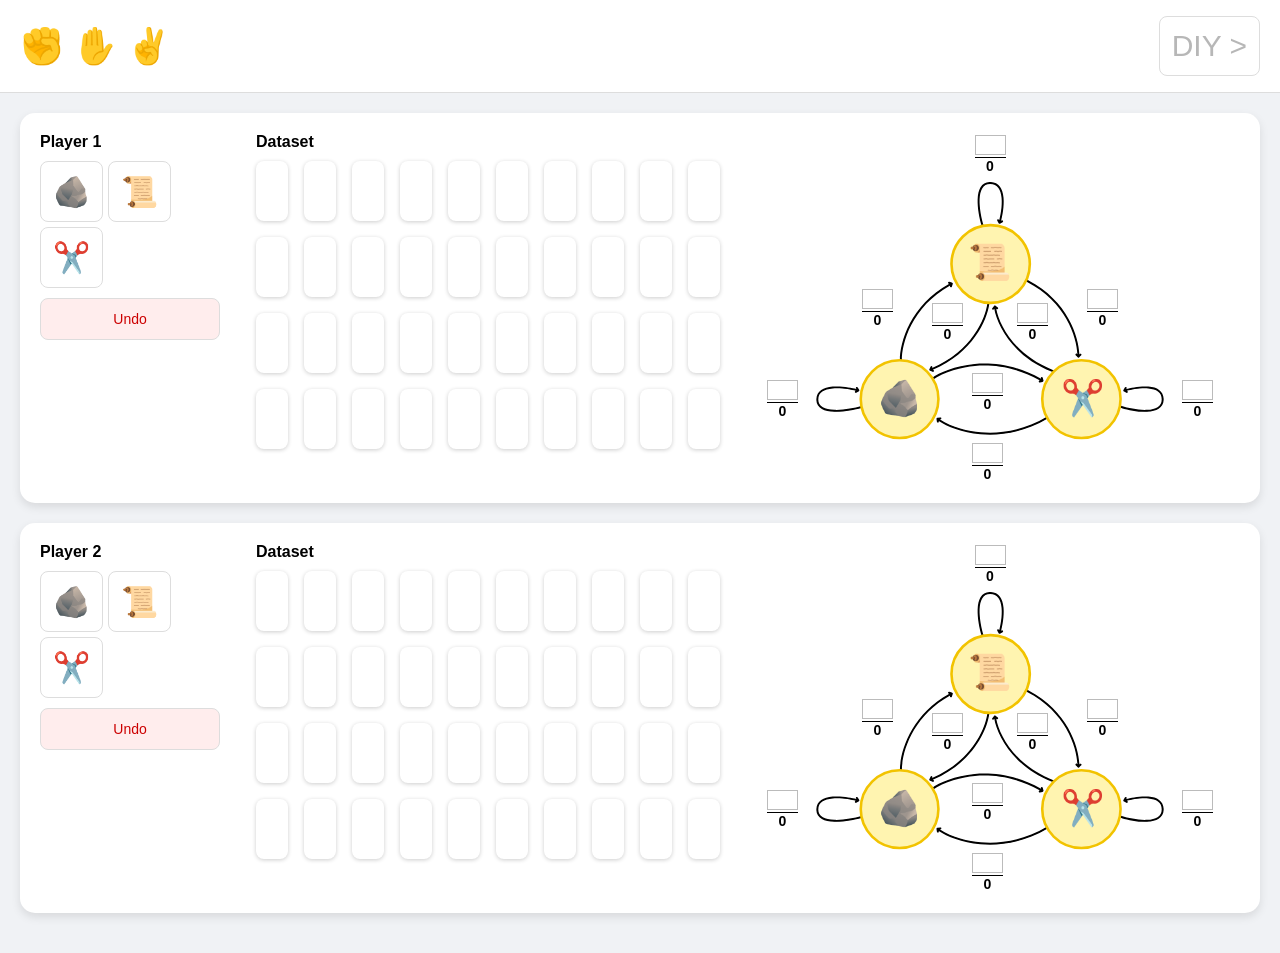
==== index.html @ 8173958e "Initial commit" ====
<!DOCTYPE html>
<html lang="en">

<head>
    <meta charset="UTF-8">
    <meta name="viewport" content="width=device-width, initial-scale=1.0">
    <title>Markov Chain RPS</title>
    <link rel="stylesheet" type="text/css" href="style.css">
</head>

<body>
    <header>
        <div>✊ ✋ ✌️</div>
        <button disabled>DIY ></button>
    </header>
    <div class="container">
        <div id="p1-root" class="player-container"></div>
        <div id="p2-root" class="player-container"></div>
    </div>

    <script src="script.js"></script>
</body>

</html>

<!-- <!DOCTYPE html>
<html lang="en">

<head>
    <meta charset="UTF-8" />
    <meta name="viewport" content="width=device-width, initial-scale=1.0" />
    <title>RPS Data Entry</title>

    <style>
        body {
            font-family: system-ui, -apple-system, BlinkMacSystemFont, "Segoe UI", sans-serif;
            margin: 0;
            background: #f5f5f5;
        }

        header {
            display: flex;
            justify-content: space-between;
            align-items: center;
            padding: 12px 18px;
            background: #ffffff;
            border-bottom: 1px solid #ddd;
        }

        button {
            cursor: pointer;
            border: none;
            border-radius: 12px;
        }

        .container {
            padding: 20px;
        }

        .player-row {
            display: grid;
            grid-template-columns: 260px 1fr;
            gap: 20px;
            align-items: start;
            margin-bottom: 40px;
        }

        .controls {
            display: flex;
            flex-direction: column;
            gap: 14px;
        }

        .move-buttons {
            display: flex;
            gap: 12px;
        }

        .move-btn {
            width: 70px;
            height: 70px;
            font-size: 32px;
            background: white;
            box-shadow: 0 2px 6px rgba(0, 0, 0, 0.15);
        }

        .undo-btn {
            width: 120px;
            height: 45px;
            background: #e9e9e9;
            font-weight: 600;
        }

        .grid {
            display: grid;
            grid-template-columns: repeat(10, 48px);
            gap: 8px;
        }

        .cell {
            width: 48px;
            height: 48px;
            border-radius: 10px;
            background: white;
            display: flex;
            align-items: center;
            justify-content: center;
            font-size: 22px;
            box-shadow: 0 1px 4px rgba(0, 0, 0, 0.2);
        }

        h3 {
            margin: 0 0 10px 0;
        }
    </style>
</head>

<body>

    <header>
        <div style="font-size:20px;">✊ ✋ ✌️</div>
        <button disabled>Model ></button>
    </header>

    <div class="container">

        <div class="player-row">
            <div class="controls">
                <h3>Player 1</h3>
                <div class="move-buttons">
                    <button class="move-btn" onclick="addMove(1,'R')">✊</button>
                    <button class="move-btn" onclick="addMove(1,'P')">✋</button>
                    <button class="move-btn" onclick="addMove(1,'S')">✌️</button>
                </div>
                <button class="undo-btn" onclick="undoMove(1)">Undo</button>
            </div>

            <div>
                <h3>Player 1 Dataset</h3>
                <div id="grid1" class="grid"></div>
            </div>
        </div>

        <div class="player-row">
            <div class="controls">
                <h3>Player 2</h3>
                <div class="move-buttons">
                    <button class="move-btn" onclick="addMove(2,'R')">✊</button>
                    <button class="move-btn" onclick="addMove(2,'P')">✋</button>
                    <button class="move-btn" onclick="addMove(2,'S')">✌️</button>
                </div>
                <button class="undo-btn" onclick="undoMove(2)">Undo</button>
            </div>

            <div>
                <h3>Player 2 Dataset</h3>
                <div id="grid2" class="grid"></div>
            </div>
        </div>

    </div>

    <script>
        const MAX = 40;

        const state = {
            p1: [],
            p2: []
        };

        function createGrid(id) {
            const grid = document.getElementById(id);
            for (let i = 0; i < MAX; i++) {
                const cell = document.createElement("div");
                cell.className = "cell";
                grid.appendChild(cell);
            }
        }

        createGrid("grid1");
        createGrid("grid2");

        function emoji(move) {
            if (move === "R") return "✊";
            if (move === "P") return "✋";
            if (move === "S") return "✌️";
        }

        function addMove(player, move) {
            const arr = player === 1 ? state.p1 : state.p2;
            if (arr.length >= MAX) return;

            arr.push(move);
            renderGrid(player);
        }

        function undoMove(player) {
            const arr = player === 1 ? state.p1 : state.p2;
            if (arr.length === 0) return;

            arr.pop();
            renderGrid(player);
        }

        function renderGrid(player) {
            const arr = player === 1 ? state.p1 : state.p2;
            const grid = document.getElementById(player === 1 ? "grid1" : "grid2");

            [...grid.children].forEach((cell, i) => {
                cell.textContent = arr[i] ? emoji(arr[i]) : "";
            });
        }
    </script>

</body>

</html> -->
---- style.css ----
body {
  font-family: sans-serif;
  background-color: #f0f2f5;
  margin: 0;
  display: flex;
  flex-direction: column;
  /* gap: 20px; */
}

header {
  font-size: 35px;
  display: flex;
  justify-content: space-between;
  align-items: center;
  padding: 16px 20px;
  background: #ffffff;
  border-bottom: 1px solid #ddd;
}
.container {
  padding: 20px;
}

.player-container {
  display: flex;
  gap: 20px;
  background: white;
  padding: 20px;
  border-radius: 15px;
  box-shadow: 0 4px 10px rgba(0, 0, 0, 0.1);
  overflow-x: auto;
  margin-bottom: 20px;
}

/* Controls Area */
.controls {
  width: 180px;
  display: flex;
  flex-direction: column;
  gap: 10px;
  margin-right: 16px;
}

.btn-group {
  display: flex;
  flex-wrap: wrap;
  gap: 5px;
}

button {
  font-size: 30px;
  padding: 12px;
  cursor: pointer;
  border: 1px solid #ddd;
  border-radius: 8px;
  background: #fff;
}

button:hover {
  background: #f0f0f0;
}

.undo-btn {
  font-size: 14px;
  background: #ffeded;
  color: #cc0000;
}

/* Dataset Area */
.dataset-section {
  flex: 1;
  min-width: 300px;
}

.grid {
  display: grid;
  grid-template-columns: repeat(10, 1fr);
  gap: 16px;
  margin-top: 10px;
}

.box {
  height: 60px;
  /* border: 2px solid #eee; */
  border-radius: 8px;
  display: flex;
  align-items: center;
  justify-content: center;
  font-size: 30px;
  /* background: #fafafa; */

  box-shadow: 0 1px 4px rgba(0, 0, 0, 0.2);
}

/* Markov Area */
.markov-section {
  position: relative;
  width: 500px;
  height: 350px;
  flex-shrink: 0;
}

.markov-bg {
  width: 100%;
  height: 100%;
  pointer-events: none;
}

/* Icons & Inputs Positioning */
.node {
  position: absolute;
  font-size: 35px;
  z-index: 2;
  width: 50px;
  text-align: center;
}

.paper-node {
  top: 31%;
  left: 45%;
}

.rock-node {
  top: 70%;
  left: 27%;
}

.scis-node {
  top: 70%;
  left: 63.5%;
}

.frac {
  position: absolute;
  z-index: 3;
  display: flex;
  flex-direction: column;
  align-items: center;
  background: white;
  padding: 2px;
}

.frac input {
  width: 25px;
  text-align: center;
  border: 1px solid #bbb;
  font-size: 14px;
}

.denom {
  border-top: 1px solid black;
  width: 100%;
  text-align: center;
  font-size: 14px;
  font-weight: bold;
  margin-top: 2px;
}

/* Coordinate Adjustments */
.f-pp {
  top: 0%;
  left: 46.5%;
}

.f-rr {
  top: 70%;
  left: 5%;
}

.f-ss {
  top: 70%;
  left: 88%;
}

.f-pr {
  top: 44%;
  left: 24%;
}

.f-ps {
  top: 44%;
  left: 69%;
}

.f-rp {
  top: 48%;
  left: 38%;
}

.f-sp {
  top: 48%;
  left: 55%;
}

.f-rs {
  top: 68%;
  left: 46%;
}

.f-sr {
  top: 88%;
  left: 46%;
}
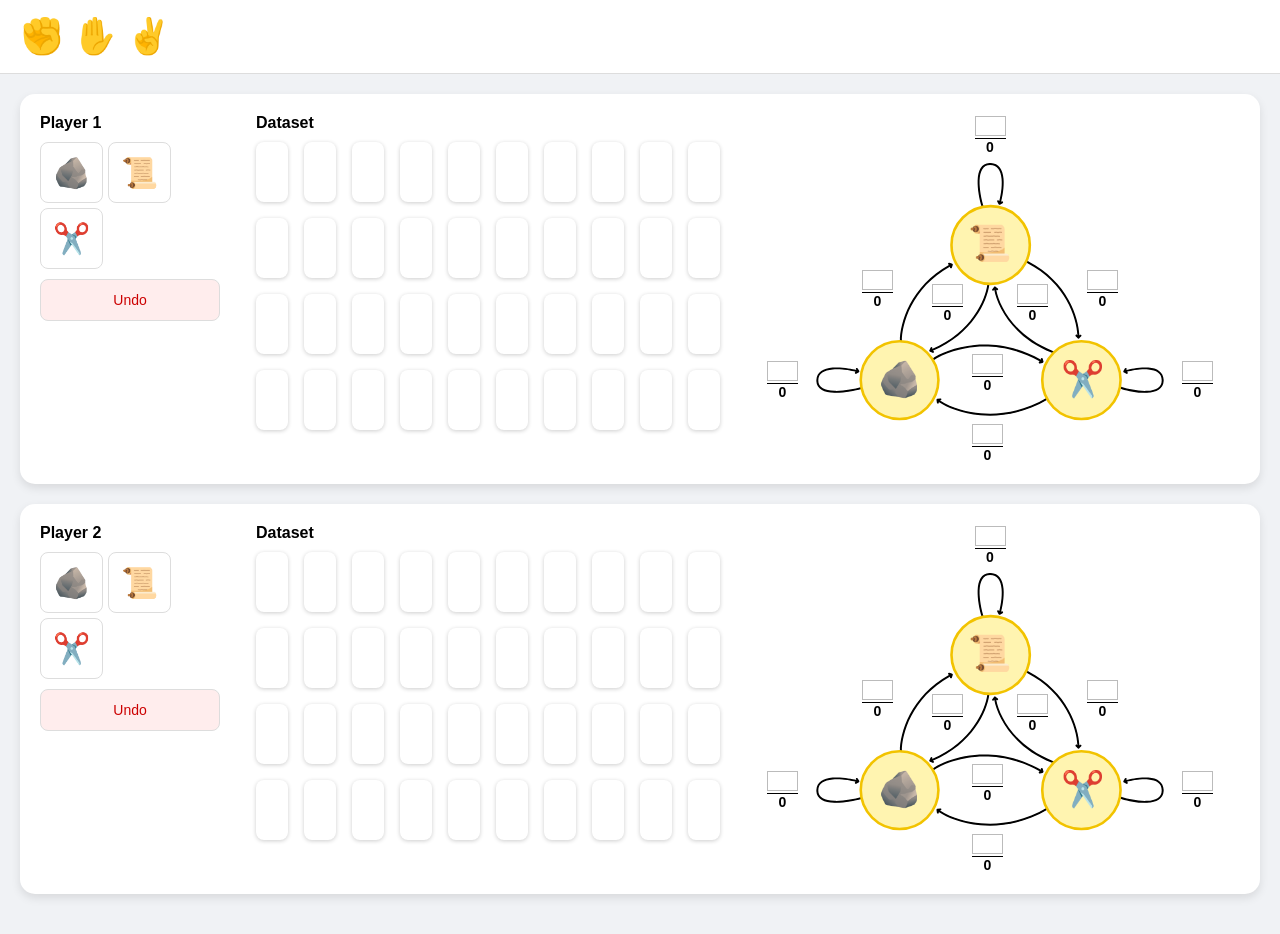
==== commit 5dc7048b: "remove random buttom" ====
--- a/index.html
+++ b/index.html
@@ -11,7 +11,7 @@
 <body>
     <header>
         <div>✊ ✋ ✌️</div>
-        <button disabled>DIY ></button>
+        <!-- <button disabled>DIY ></button> -->
     </header>
     <div class="container">
         <div id="p1-root" class="player-container"></div>
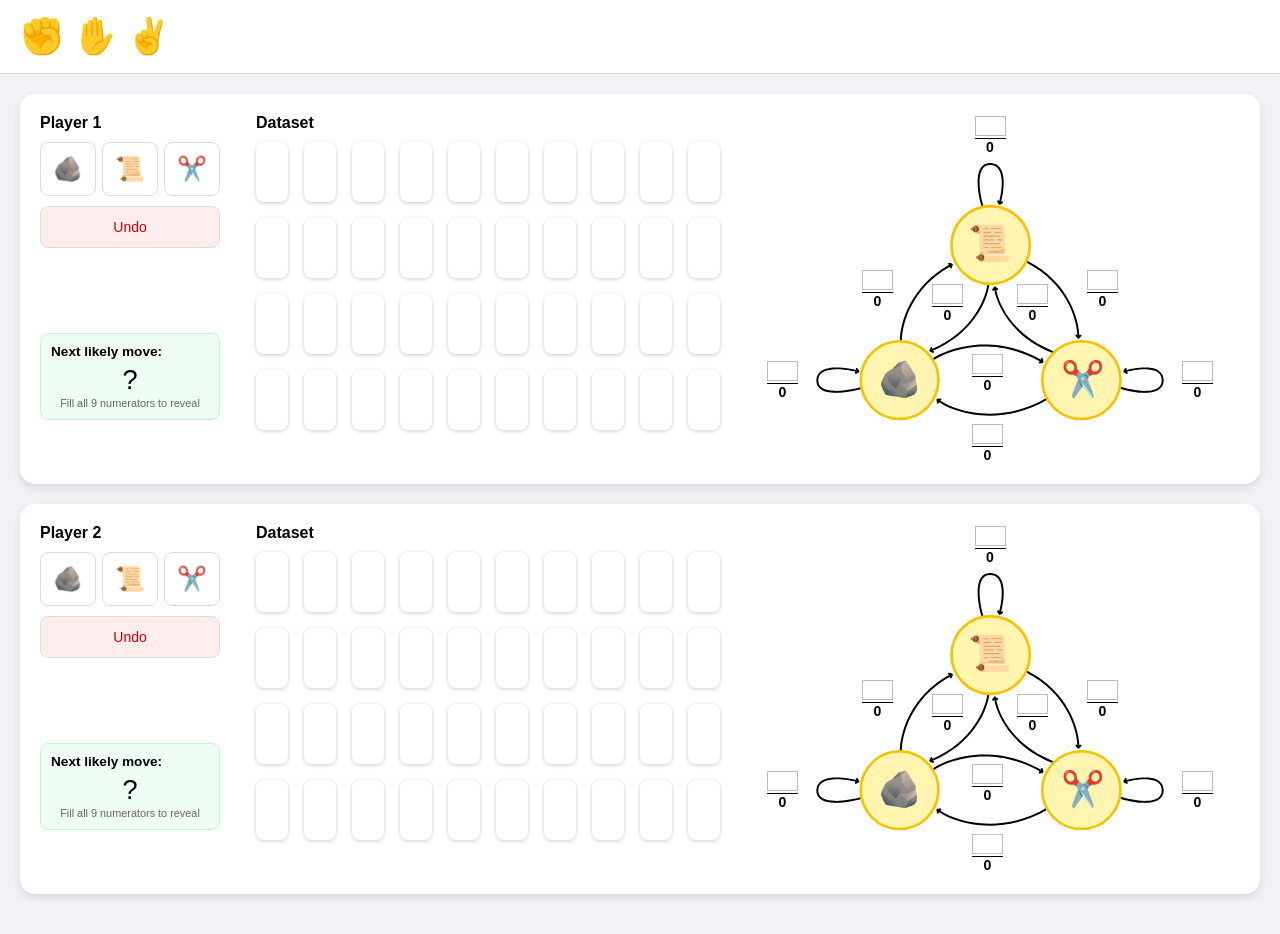
==== commit 60146d28: "update" ====
--- a/index.html
+++ b/index.html
@@ -6,6 +6,10 @@
     <meta name="viewport" content="width=device-width, initial-scale=1.0">
     <title>Markov Chain RPS</title>
     <link rel="stylesheet" type="text/css" href="style.css">
+    <link rel="apple-touch-icon" sizes="180x180" href="favicon/apple-touch-icon.png">
+    <link rel="icon" type="image/png" sizes="32x32" href="favicon/favicon-32x32.png">
+    <link rel="icon" type="image/png" sizes="16x16" href="favicon/favicon-16x16.png">
+    <link rel="manifest" href="favicon/site.webmanifest">
 </head>
 
 <body>
@@ -21,197 +25,4 @@
     <script src="script.js"></script>
 </body>
 
-</html>
-
-<!-- <!DOCTYPE html>
-<html lang="en">
-
-<head>
-    <meta charset="UTF-8" />
-    <meta name="viewport" content="width=device-width, initial-scale=1.0" />
-    <title>RPS Data Entry</title>
-
-    <style>
-        body {
-            font-family: system-ui, -apple-system, BlinkMacSystemFont, "Segoe UI", sans-serif;
-            margin: 0;
-            background: #f5f5f5;
-        }
-
-        header {
-            display: flex;
-            justify-content: space-between;
-            align-items: center;
-            padding: 12px 18px;
-            background: #ffffff;
-            border-bottom: 1px solid #ddd;
-        }
-
-        button {
-            cursor: pointer;
-            border: none;
-            border-radius: 12px;
-        }
-
-        .container {
-            padding: 20px;
-        }
-
-        .player-row {
-            display: grid;
-            grid-template-columns: 260px 1fr;
-            gap: 20px;
-            align-items: start;
-            margin-bottom: 40px;
-        }
-
-        .controls {
-            display: flex;
-            flex-direction: column;
-            gap: 14px;
-        }
-
-        .move-buttons {
-            display: flex;
-            gap: 12px;
-        }
-
-        .move-btn {
-            width: 70px;
-            height: 70px;
-            font-size: 32px;
-            background: white;
-            box-shadow: 0 2px 6px rgba(0, 0, 0, 0.15);
-        }
-
-        .undo-btn {
-            width: 120px;
-            height: 45px;
-            background: #e9e9e9;
-            font-weight: 600;
-        }
-
-        .grid {
-            display: grid;
-            grid-template-columns: repeat(10, 48px);
-            gap: 8px;
-        }
-
-        .cell {
-            width: 48px;
-            height: 48px;
-            border-radius: 10px;
-            background: white;
-            display: flex;
-            align-items: center;
-            justify-content: center;
-            font-size: 22px;
-            box-shadow: 0 1px 4px rgba(0, 0, 0, 0.2);
-        }
-
-        h3 {
-            margin: 0 0 10px 0;
-        }
-    </style>
-</head>
-
-<body>
-
-    <header>
-        <div style="font-size:20px;">✊ ✋ ✌️</div>
-        <button disabled>Model ></button>
-    </header>
-
-    <div class="container">
-
-        <div class="player-row">
-            <div class="controls">
-                <h3>Player 1</h3>
-                <div class="move-buttons">
-                    <button class="move-btn" onclick="addMove(1,'R')">✊</button>
-                    <button class="move-btn" onclick="addMove(1,'P')">✋</button>
-                    <button class="move-btn" onclick="addMove(1,'S')">✌️</button>
-                </div>
-                <button class="undo-btn" onclick="undoMove(1)">Undo</button>
-            </div>
-
-            <div>
-                <h3>Player 1 Dataset</h3>
-                <div id="grid1" class="grid"></div>
-            </div>
-        </div>
-
-        <div class="player-row">
-            <div class="controls">
-                <h3>Player 2</h3>
-                <div class="move-buttons">
-                    <button class="move-btn" onclick="addMove(2,'R')">✊</button>
-                    <button class="move-btn" onclick="addMove(2,'P')">✋</button>
-                    <button class="move-btn" onclick="addMove(2,'S')">✌️</button>
-                </div>
-                <button class="undo-btn" onclick="undoMove(2)">Undo</button>
-            </div>
-
-            <div>
-                <h3>Player 2 Dataset</h3>
-                <div id="grid2" class="grid"></div>
-            </div>
-        </div>
-
-    </div>
-
-    <script>
-        const MAX = 40;
-
-        const state = {
-            p1: [],
-            p2: []
-        };
-
-        function createGrid(id) {
-            const grid = document.getElementById(id);
-            for (let i = 0; i < MAX; i++) {
-                const cell = document.createElement("div");
-                cell.className = "cell";
-                grid.appendChild(cell);
-            }
-        }
-
-        createGrid("grid1");
-        createGrid("grid2");
-
-        function emoji(move) {
-            if (move === "R") return "✊";
-            if (move === "P") return "✋";
-            if (move === "S") return "✌️";
-        }
-
-        function addMove(player, move) {
-            const arr = player === 1 ? state.p1 : state.p2;
-            if (arr.length >= MAX) return;
-
-            arr.push(move);
-            renderGrid(player);
-        }
-
-        function undoMove(player) {
-            const arr = player === 1 ? state.p1 : state.p2;
-            if (arr.length === 0) return;
-
-            arr.pop();
-            renderGrid(player);
-        }
-
-        function renderGrid(player) {
-            const arr = player === 1 ? state.p1 : state.p2;
-            const grid = document.getElementById(player === 1 ? "grid1" : "grid2");
-
-            [...grid.children].forEach((cell, i) => {
-                cell.textContent = arr[i] ? emoji(arr[i]) : "";
-            });
-        }
-    </script>
-
-</body>
-
-</html> -->+</html>
--- a/style.css
+++ b/style.css
@@ -43,11 +43,12 @@
 .btn-group {
   display: flex;
   flex-wrap: wrap;
-  gap: 5px;
+  gap: 3.5%;
 }
 
 button {
-  font-size: 30px;
+  font-size: 1.5rem;
+  width: 31%;
   padding: 12px;
   cursor: pointer;
   border: 1px solid #ddd;
@@ -60,6 +61,7 @@
 }
 
 .undo-btn {
+  width: 100%;
   font-size: 14px;
   background: #ffeded;
   color: #cc0000;
@@ -171,7 +173,7 @@
   left: 88%;
 }
 
-.f-pr {
+.f-rp {
   top: 44%;
   left: 24%;
 }
@@ -181,7 +183,7 @@
   left: 69%;
 }
 
-.f-rp {
+.f-pr {
   top: 48%;
   left: 38%;
 }
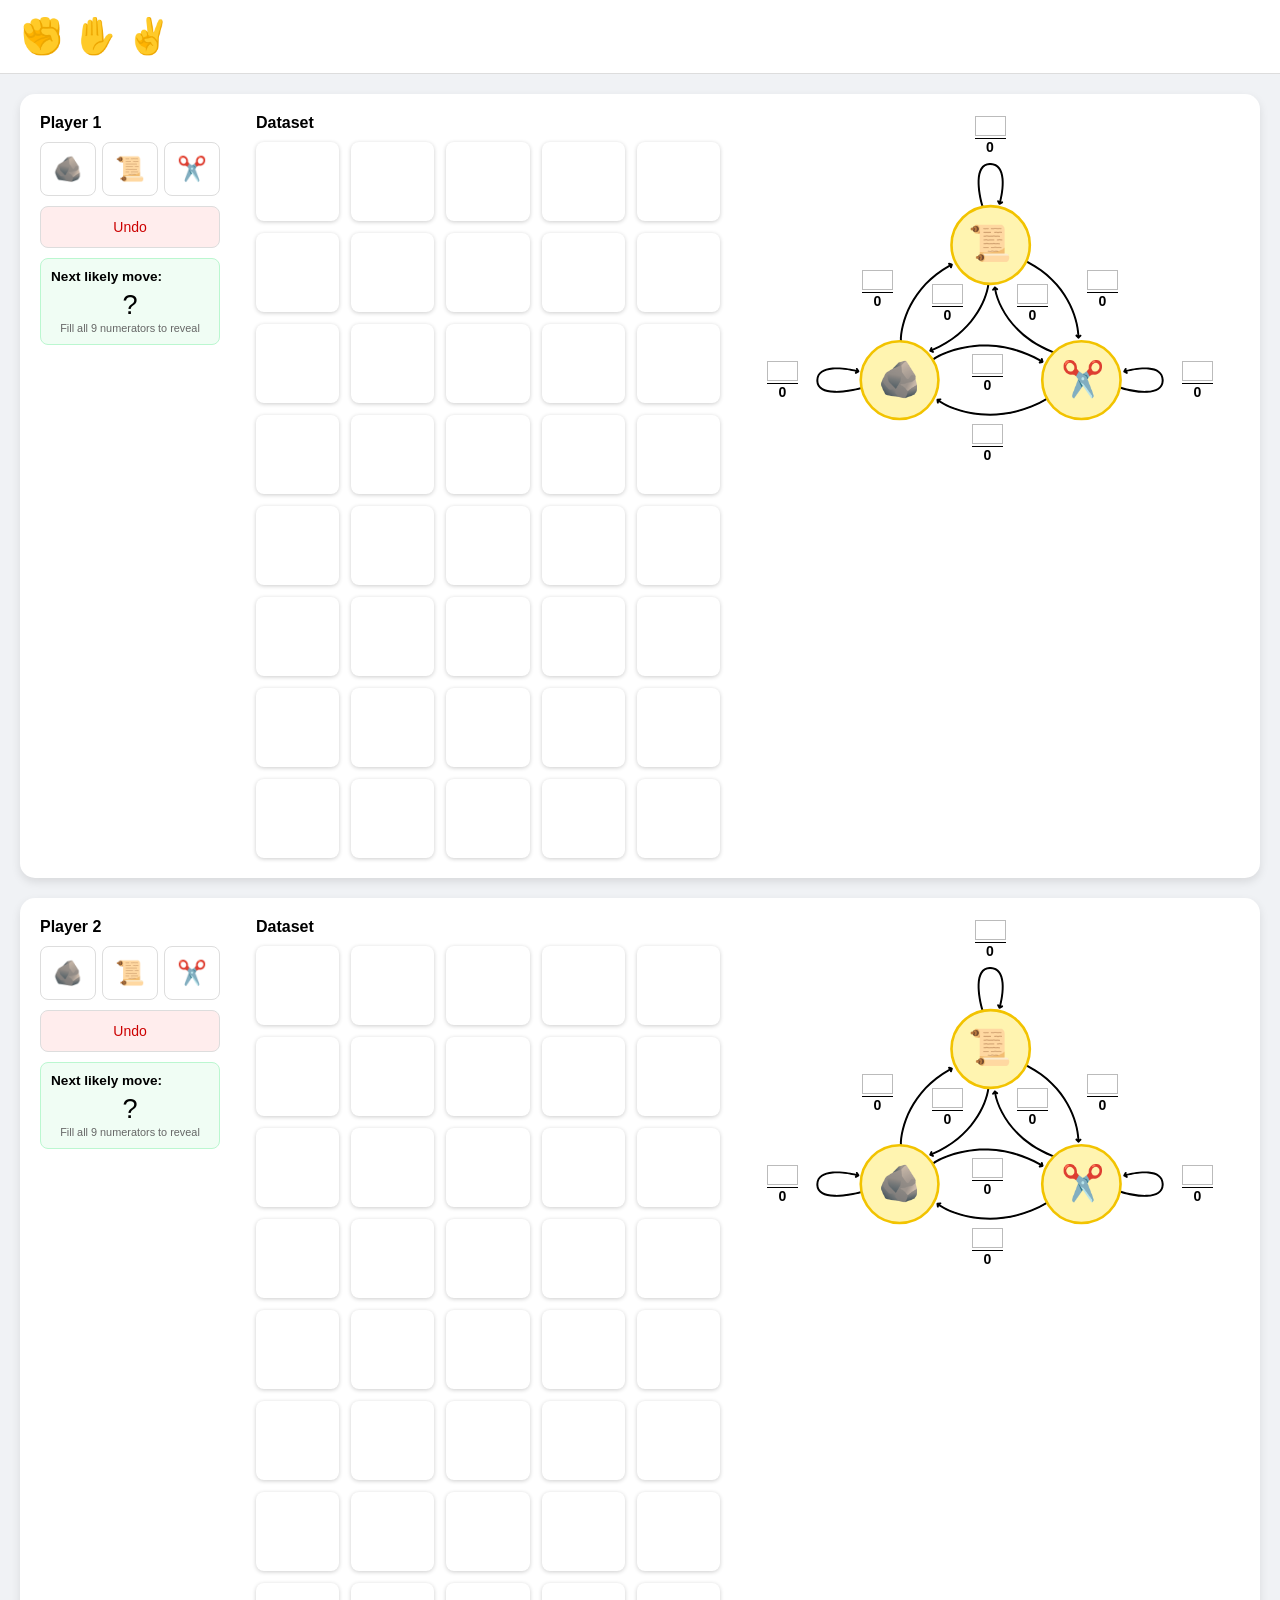
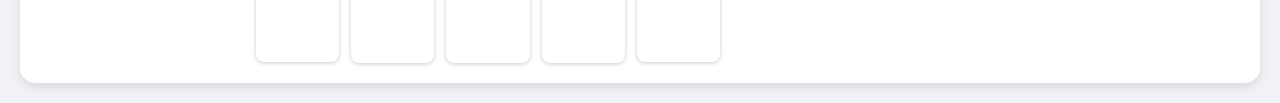
==== commit 960f2bf7: "fix margins" ====
--- a/index.html
+++ b/index.html
@@ -19,7 +19,7 @@
     </header>
     <div class="container">
         <div id="p1-root" class="player-container"></div>
-        <div id="p2-root" class="player-container"></div>
+        <div style="margin-bottom:0" id="p2-root" class="player-container"></div>
     </div>
 
     <script src="script.js"></script>
--- a/style.css
+++ b/style.css
@@ -33,7 +33,7 @@
 
 /* Controls Area */
 .controls {
-  width: 180px;
+  min-width: 180px;
   display: flex;
   flex-direction: column;
   gap: 10px;
@@ -75,21 +75,22 @@
 
 .grid {
   display: grid;
-  grid-template-columns: repeat(10, 1fr);
-  gap: 16px;
+  /* This creates a fluid layout: it fits as many as possible (min 45px wide) */
+  grid-template-columns: repeat(auto-fill, minmax(80px, 1fr));
+  gap: 12px;
   margin-top: 10px;
 }
 
 .box {
-  height: 60px;
-  /* border: 2px solid #eee; */
+  /* Use aspect-ratio to keep them square regardless of width */
+  aspect-ratio: 1 / 0.95;
+  height: auto; /* Remove the fixed 60px height */
+
   border-radius: 8px;
   display: flex;
   align-items: center;
   justify-content: center;
-  font-size: 30px;
-  /* background: #fafafa; */
-
+  font-size: 30px; /* Slightly smaller for mobile screens */
   box-shadow: 0 1px 4px rgba(0, 0, 0, 0.2);
 }
 
